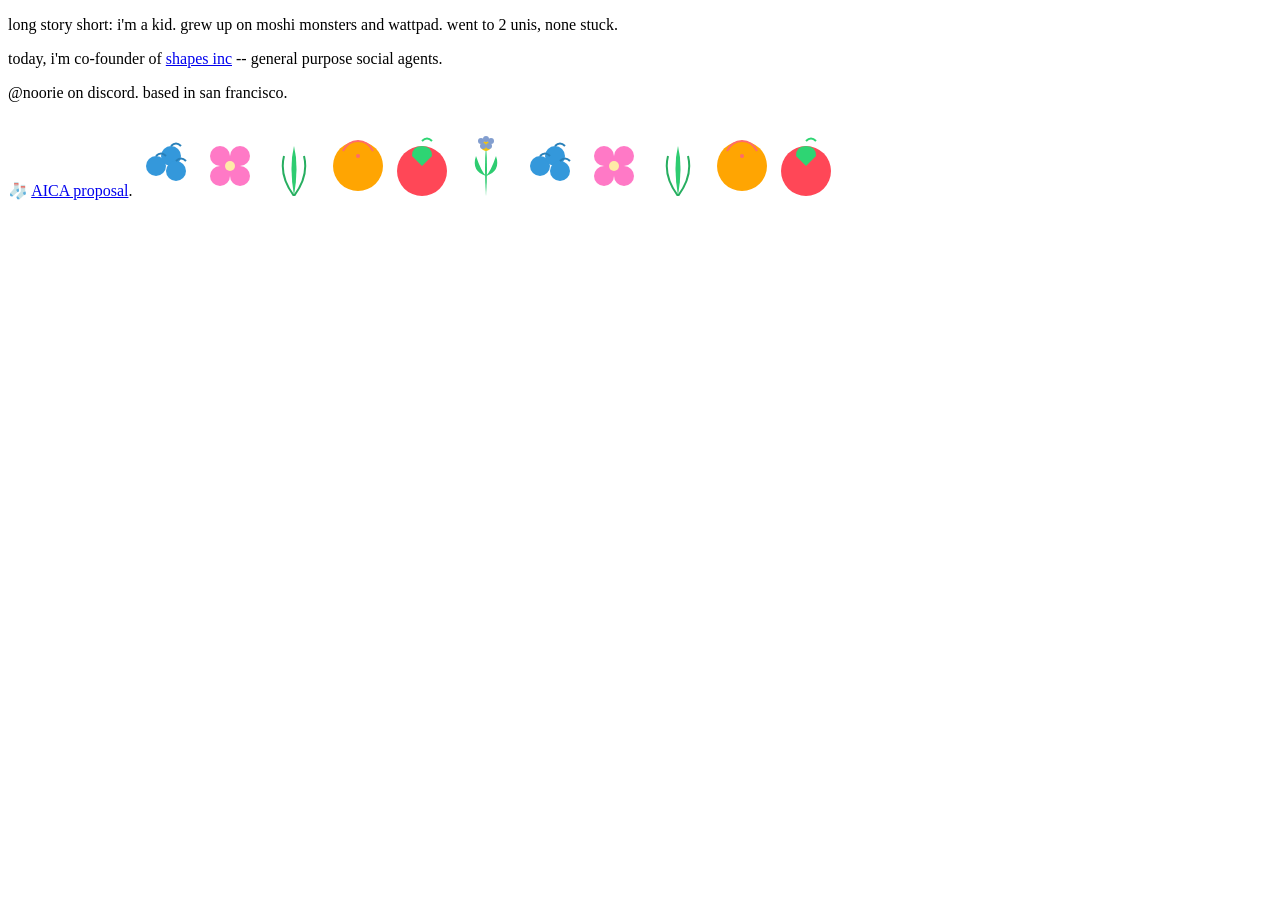
==== index.html @ e804eae7 "push" ====
<!DOCTYPE html>
<html>

<head>

<meta property="og:site_name" content="noorie dhingra">
<meta property="og:title" content="noorie dhingra">
<meta property="og:type" content="website">
<meta property="og:description" content="personal website of noorie <3">
<meta property="og:url" content="https://noorie.me">
<meta name="viewport" content="width=device-width, initial-scale=1.0">
  
<style>
.content {
  margin-left: 10px;
}
  .space {
  padding-left: 5px;
  max-width: 1000px;
  padding-right: 5px;
}
</style>

</head>
<body>
  <p> long story short: i'm a kid. grew up on moshi monsters and wattpad. went to 2 unis, none stuck. <p>
<body>
<p> today, i'm co-founder of <a href="https://shapes.inc"> shapes inc</a>
  -- general purpose social agents.
<br>
<body>
  <p> @noorie on discord. based in san francisco.  <p>
<br>
🧦 <a href="AICA-Proposal878.pdf" download> AICA proposal</a>.

 <!-- Blueberries -->
 <svg class="draggable-svg" width="60" height="60" viewBox="0 0 60 60"  style="left: 25%;">
  <circle cx="20" cy="30" r="10" fill="#3498db"/>
  <circle cx="35" cy="20" r="10" fill="#3498db"/>
  <circle cx="40" cy="35" r="10" fill="#3498db"/>
  <path d="M20,20 Q25,15 30,20 M35,10 Q40,5 45,10 M40,25 Q45,20 50,25" stroke="#2980b9" stroke-width="2" fill="none"/>
</svg>

<!-- Flower -->
<svg class="draggable-svg" width="60" height="60" viewBox="0 0 60 60" style="left: 40%;">
  <circle cx="30" cy="30" r="10" fill="#ff79c6"/>
  <circle cx="20" cy="20" r="10" fill="#ff79c6"/>
  <circle cx="40" cy="20" r="10" fill="#ff79c6"/>
  <circle cx="20" cy="40" r="10" fill="#ff79c6"/>
  <circle cx="40" cy="40" r="10" fill="#ff79c6"/>
  <circle cx="30" cy="30" r="5" fill="#ffeaa7"/>
</svg>

<!-- Plant -->
<svg class="draggable-svg" width="60" height="60" viewBox="0 0 60 60" style="left: 55%;">
  <path d="M30,60 Q25,30 30,10 Q35,30 30,60" fill="#2ecc71"/>
  <path d="M30,60 Q15,40 20,20 M30,60 Q45,40 40,20" stroke="#27ae60" stroke-width="2" fill="none"/>
</svg>


<svg class="draggable-svg" width="60" height="60" viewBox="0 0 60 60"  style="left: 100px;">
<circle cx="30" cy="30" r="25" fill="#ffa502"/>
<path d="M30,5 Q40,5 45,15 M30,5 Q20,5 15,15" stroke="#ff6b6b" stroke-width="2" fill="none"/>
<circle cx="30" cy="20" r="2" fill="#ff6b6b"/>
</svg>

<svg class="draggable-svg" width="60" height="60" viewBox="0 0 60 60"  style="left: 200px;">
<circle cx="30" cy="35" r="25" fill="#ff4757"/>
<path d="M30,10 Q40,10 40,20 L30,30 L20,20 Q20,10 30,10 Z" fill="#2ed573"/>
<path d="M30,5 Q35,0 40,5" stroke="#2ed573" stroke-width="2" fill="none"/>
</svg>

<!-- Plant -->
<svg class="draggable-svg" width="60" height="60" viewBox="0 0 60 60" style="left: 55%;">
<!-- Stem -->
<path d="M30,60 Q28,30 30,10 Q32,30 30,60" fill="#2ecc71"/>
<!-- Left leaf -->
<path d="M30,40 Q15,35 20,20 Q25,35 30,40" fill="#2ecc71"/>
<!-- Right leaf -->
<path d="M30,40 Q45,35 40,20 Q35,35 30,40" fill="#2ecc71"/>
<!-- Flower center -->
<circle cx="30" cy="10" r="5" fill="#f1c40f"/>
<!-- Flower petals -->
<circle cx="30" cy="3" r="3" fill="#829ecf"/>
<circle cx="35" cy="5" r="3" fill="#829ecf"/>
<circle cx="25" cy="5" r="3" fill="#829ecf"/>
<circle cx="33" cy="10" r="3" fill="#829ecf"/>
<circle cx="27" cy="10" r="3" fill="#829ecf"/>
</svg>

<!-- Blueberries -->
<svg class="draggable-svg" width="60" height="60" viewBox="0 0 60 60"  style="left: 25%;">
  <circle cx="20" cy="30" r="10" fill="#3498db"/>
  <circle cx="35" cy="20" r="10" fill="#3498db"/>
  <circle cx="40" cy="35" r="10" fill="#3498db"/>
  <path d="M20,20 Q25,15 30,20 M35,10 Q40,5 45,10 M40,25 Q45,20 50,25" stroke="#2980b9" stroke-width="2" fill="none"/>
</svg>

<!-- Flower -->
<svg class="draggable-svg" width="60" height="60" viewBox="0 0 60 60" style="left: 40%;">
  <circle cx="30" cy="30" r="10" fill="#ff79c6"/>
  <circle cx="20" cy="20" r="10" fill="#ff79c6"/>
  <circle cx="40" cy="20" r="10" fill="#ff79c6"/>
  <circle cx="20" cy="40" r="10" fill="#ff79c6"/>
  <circle cx="40" cy="40" r="10" fill="#ff79c6"/>
  <circle cx="30" cy="30" r="5" fill="#ffeaa7"/>
</svg>

<!-- Plant -->
<svg class="draggable-svg" width="60" height="60" viewBox="0 0 60 60" style="left: 55%;">
  <path d="M30,60 Q25,30 30,10 Q35,30 30,60" fill="#2ecc71"/>
  <path d="M30,60 Q15,40 20,20 M30,60 Q45,40 40,20" stroke="#27ae60" stroke-width="2" fill="none"/>
</svg>


<svg class="draggable-svg" width="60" height="60" viewBox="0 0 60 60"  style="left: 100px;">
<circle cx="30" cy="30" r="25" fill="#ffa502"/>
<path d="M30,5 Q40,5 45,15 M30,5 Q20,5 15,15" stroke="#ff6b6b" stroke-width="2" fill="none"/>
<circle cx="30" cy="20" r="2" fill="#ff6b6b"/>
</svg>

<svg class="draggable-svg" width="60" height="60" viewBox="0 0 60 60"  style="left: 200px;">
<circle cx="30" cy="35" r="25" fill="#ff4757"/>
<path d="M30,10 Q40,10 40,20 L30,30 L20,20 Q20,10 30,10 Z" fill="#2ed573"/>
<path d="M30,5 Q35,0 40,5" stroke="#2ed573" stroke-width="2" fill="none"/>
</svg>




<script>
  document.addEventListener('DOMContentLoaded', (event) => {
      const draggables = document.querySelectorAll('.draggable-svg');

      draggables.forEach(draggable => {
          let isDragging = false;
          let currentX;
          let currentY;
          let initialX;
          let initialY;
          let xOffset = 0;
          let yOffset = 0;

          draggable.addEventListener('mousedown', dragStart);
          draggable.addEventListener('mouseup', dragEnd);
          draggable.addEventListener('mousemove', drag);

          function dragStart(e) {
              initialX = e.clientX - xOffset;
              initialY = e.clientY - yOffset;

              isDragging = true;
          }

          function dragEnd(e) {
              initialX = currentX;
              initialY = currentY;

              isDragging = false;
          }

          function drag(e) {
              if (isDragging) {
                  e.preventDefault();
                  currentX = e.clientX - initialX;
                  currentY = e.clientY - initialY;

                  xOffset = currentX;
                  yOffset = currentY;

                  setTranslate(currentX, currentY, draggable);
              }
          }

          function setTranslate(xPos, yPos, el) {
              el.style.transform = `translate3d(${xPos}px, ${yPos}px, 0)`;
          }
      });
  });
</script>
</body>
</html>
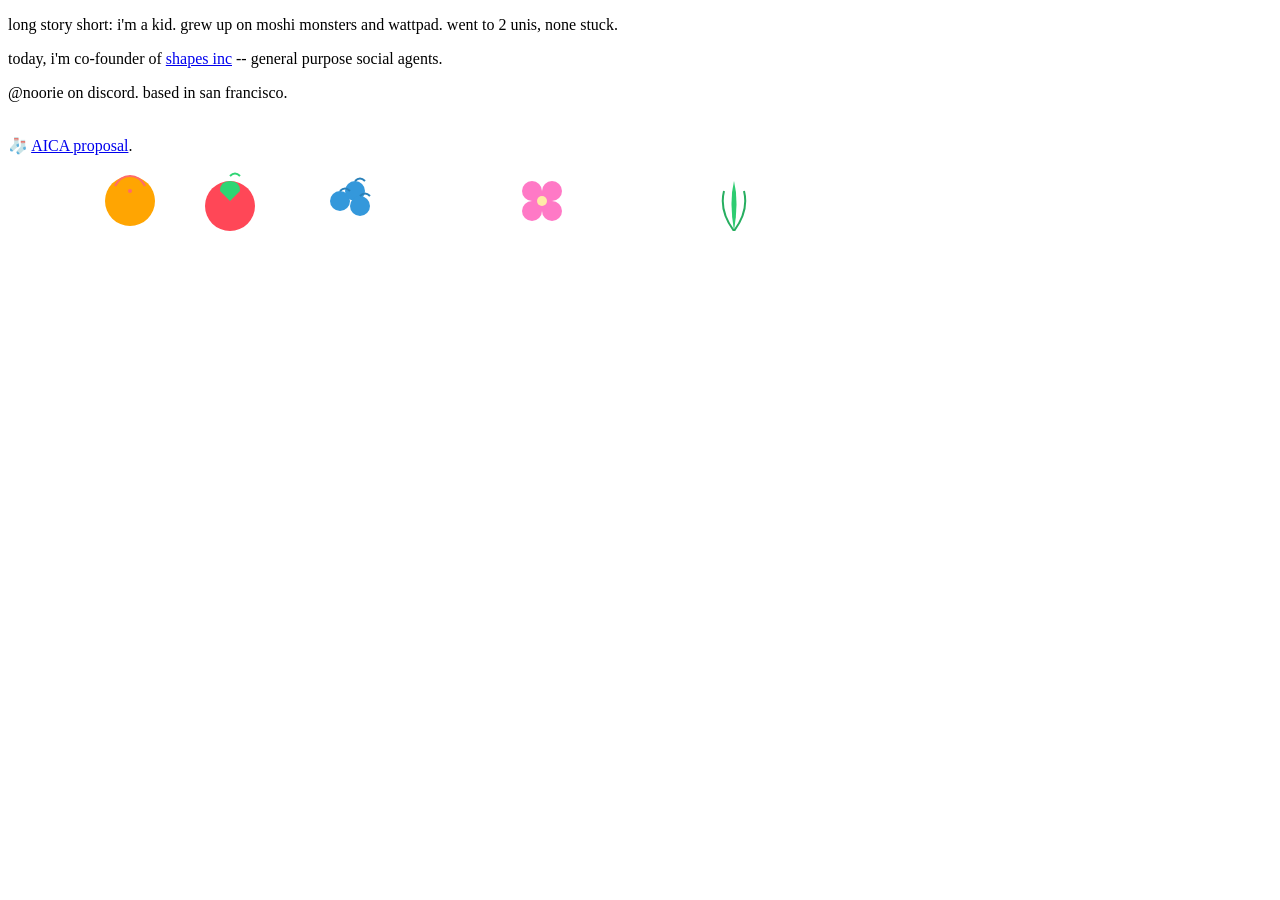
==== commit ffbd73ea: "newfix" ====
--- a/index.html
+++ b/index.html
@@ -1,182 +1,122 @@
 <!DOCTYPE html>
 <html>
+<head>
+    <meta property="og:site_name" content="noorie dhingra">
+    <meta property="og:title" content="noorie dhingra">
+    <meta property="og:type" content="website">
+    <meta property="og:description" content="personal website of noorie <3">
+    <meta property="og:url" content="https://noorie.me">
+    <meta name="viewport" content="width=device-width, initial-scale=1.0">
+    <style>
+        .content {
+            margin-left: 10px;
+        }
 
-<head>
+        .space {
+            padding-left: 5px;
+            max-width: 1000px;
+            padding-right: 5px;
+        }
 
-<meta property="og:site_name" content="noorie dhingra">
-<meta property="og:title" content="noorie dhingra">
-<meta property="og:type" content="website">
-<meta property="og:description" content="personal website of noorie <3">
-<meta property="og:url" content="https://noorie.me">
-<meta name="viewport" content="width=device-width, initial-scale=1.0">
-  
-<style>
-.content {
-  margin-left: 10px;
-}
-  .space {
-  padding-left: 5px;
-  max-width: 1000px;
-  padding-right: 5px;
-}
-</style>
-
+        .draggable-svg {
+            position: absolute;
+            cursor: move;
+        }
+    </style>
 </head>
 <body>
-  <p> long story short: i'm a kid. grew up on moshi monsters and wattpad. went to 2 unis, none stuck. <p>
-<body>
-<p> today, i'm co-founder of <a href="https://shapes.inc"> shapes inc</a>
-  -- general purpose social agents.
-<br>
-<body>
-  <p> @noorie on discord. based in san francisco.  <p>
-<br>
-🧦 <a href="AICA-Proposal878.pdf" download> AICA proposal</a>.
+    <p> long story short: i'm a kid. grew up on moshi monsters and wattpad. went to 2 unis, none stuck. </p>
+    <p> today, i'm co-founder of <a href="https://shapes.inc"> shapes inc</a> -- general purpose social agents. </p>
+    <p> @noorie on discord. based in san francisco. </p>
+    <br> 🧦 <a href="AICA-Proposal878.pdf" download> AICA proposal</a>. </p>
 
- <!-- Blueberries -->
- <svg class="draggable-svg" width="60" height="60" viewBox="0 0 60 60"  style="left: 25%;">
-  <circle cx="20" cy="30" r="10" fill="#3498db"/>
-  <circle cx="35" cy="20" r="10" fill="#3498db"/>
-  <circle cx="40" cy="35" r="10" fill="#3498db"/>
-  <path d="M20,20 Q25,15 30,20 M35,10 Q40,5 45,10 M40,25 Q45,20 50,25" stroke="#2980b9" stroke-width="2" fill="none"/>
-</svg>
+    <!-- Blueberries -->
+    <svg class="draggable-svg" width="60" height="60" viewBox="0 0 60 60" style="left: 25%;">
+        <circle cx="20" cy="30" r="10" fill="#3498db"/>
+        <circle cx="35" cy="20" r="10" fill="#3498db"/>
+        <circle cx="40" cy="35" r="10" fill="#3498db"/>
+        <path d="M20,20 Q25,15 30,20 M35,10 Q40,5 45,10 M40,25 Q45,20 50,25" stroke="#2980b9" stroke-width="2" fill="none"/>
+    </svg>
 
-<!-- Flower -->
-<svg class="draggable-svg" width="60" height="60" viewBox="0 0 60 60" style="left: 40%;">
-  <circle cx="30" cy="30" r="10" fill="#ff79c6"/>
-  <circle cx="20" cy="20" r="10" fill="#ff79c6"/>
-  <circle cx="40" cy="20" r="10" fill="#ff79c6"/>
-  <circle cx="20" cy="40" r="10" fill="#ff79c6"/>
-  <circle cx="40" cy="40" r="10" fill="#ff79c6"/>
-  <circle cx="30" cy="30" r="5" fill="#ffeaa7"/>
-</svg>
+    <!-- Flower -->
+    <svg class="draggable-svg" width="60" height="60" viewBox="0 0 60 60" style="left: 40%;">
+        <circle cx="30" cy="30" r="10" fill="#ff79c6"/>
+        <circle cx="20" cy="20" r="10" fill="#ff79c6"/>
+        <circle cx="40" cy="20" r="10" fill="#ff79c6"/>
+        <circle cx="20" cy="40" r="10" fill="#ff79c6"/>
+        <circle cx="40" cy="40" r="10" fill="#ff79c6"/>
+        <circle cx="30" cy="30" r="5" fill="#ffeaa7"/>
+    </svg>
 
-<!-- Plant -->
-<svg class="draggable-svg" width="60" height="60" viewBox="0 0 60 60" style="left: 55%;">
-  <path d="M30,60 Q25,30 30,10 Q35,30 30,60" fill="#2ecc71"/>
-  <path d="M30,60 Q15,40 20,20 M30,60 Q45,40 40,20" stroke="#27ae60" stroke-width="2" fill="none"/>
-</svg>
+    <!-- Plant -->
+    <svg class="draggable-svg" width="60" height="60" viewBox="0 0 60 60" style="left: 55%;">
+        <path d="M30,60 Q25,30 30,10 Q35,30 30,60" fill="#2ecc71"/>
+        <path d="M30,60 Q15,40 20,20 M30,60 Q45,40 40,20" stroke="#27ae60" stroke-width="2" fill="none"/>
+    </svg>
 
+    <!-- Orange -->
+    <svg class="draggable-svg" width="60" height="60" viewBox="0 0 60 60" style="left: 100px;">
+        <circle cx="30" cy="30" r="25" fill="#ffa502"/>
+        <path d="M30,5 Q40,5 45,15 M30,5 Q20,5 15,15" stroke="#ff6b6b" stroke-width="2" fill="none"/>
+        <circle cx="30" cy="20" r="2" fill="#ff6b6b"/>
+    </svg>
 
-<svg class="draggable-svg" width="60" height="60" viewBox="0 0 60 60"  style="left: 100px;">
-<circle cx="30" cy="30" r="25" fill="#ffa502"/>
-<path d="M30,5 Q40,5 45,15 M30,5 Q20,5 15,15" stroke="#ff6b6b" stroke-width="2" fill="none"/>
-<circle cx="30" cy="20" r="2" fill="#ff6b6b"/>
-</svg>
+    <!-- Apple -->
+    <svg class="draggable-svg" width="60" height="60" viewBox="0 0 60 60" style="left: 200px;">
+        <circle cx="30" cy="35" r="25" fill="#ff4757"/>
+        <path d="M30,10 Q40,10 40,20 L30,30 L20,20 Q20,10 30,10 Z" fill="#2ed573"/>
+        <path d="M30,5 Q35,0 40,5" stroke="#2ed573" stroke-width="2" fill="none"/>
+    </svg>
 
-<svg class="draggable-svg" width="60" height="60" viewBox="0 0 60 60"  style="left: 200px;">
-<circle cx="30" cy="35" r="25" fill="#ff4757"/>
-<path d="M30,10 Q40,10 40,20 L30,30 L20,20 Q20,10 30,10 Z" fill="#2ed573"/>
-<path d="M30,5 Q35,0 40,5" stroke="#2ed573" stroke-width="2" fill="none"/>
-</svg>
+    <!-- JavaScript for Dragging -->
+    <script>
+        document.addEventListener('DOMContentLoaded', (event) => {
+            const draggables = document.querySelectorAll('.draggable-svg');
 
-<!-- Plant -->
-<svg class="draggable-svg" width="60" height="60" viewBox="0 0 60 60" style="left: 55%;">
-<!-- Stem -->
-<path d="M30,60 Q28,30 30,10 Q32,30 30,60" fill="#2ecc71"/>
-<!-- Left leaf -->
-<path d="M30,40 Q15,35 20,20 Q25,35 30,40" fill="#2ecc71"/>
-<!-- Right leaf -->
-<path d="M30,40 Q45,35 40,20 Q35,35 30,40" fill="#2ecc71"/>
-<!-- Flower center -->
-<circle cx="30" cy="10" r="5" fill="#f1c40f"/>
-<!-- Flower petals -->
-<circle cx="30" cy="3" r="3" fill="#829ecf"/>
-<circle cx="35" cy="5" r="3" fill="#829ecf"/>
-<circle cx="25" cy="5" r="3" fill="#829ecf"/>
-<circle cx="33" cy="10" r="3" fill="#829ecf"/>
-<circle cx="27" cy="10" r="3" fill="#829ecf"/>
-</svg>
+            draggables.forEach(draggable => {
+                let isDragging = false;
+                let currentX, currentY, initialX, initialY;
+                let xOffset = 0, yOffset = 0;
 
-<!-- Blueberries -->
-<svg class="draggable-svg" width="60" height="60" viewBox="0 0 60 60"  style="left: 25%;">
-  <circle cx="20" cy="30" r="10" fill="#3498db"/>
-  <circle cx="35" cy="20" r="10" fill="#3498db"/>
-  <circle cx="40" cy="35" r="10" fill="#3498db"/>
-  <path d="M20,20 Q25,15 30,20 M35,10 Q40,5 45,10 M40,25 Q45,20 50,25" stroke="#2980b9" stroke-width="2" fill="none"/>
-</svg>
+                draggable.addEventListener('mousedown', dragStart);
+                draggable.addEventListener('mouseup', dragEnd);
+                draggable.addEventListener('mousemove', drag);
 
-<!-- Flower -->
-<svg class="draggable-svg" width="60" height="60" viewBox="0 0 60 60" style="left: 40%;">
-  <circle cx="30" cy="30" r="10" fill="#ff79c6"/>
-  <circle cx="20" cy="20" r="10" fill="#ff79c6"/>
-  <circle cx="40" cy="20" r="10" fill="#ff79c6"/>
-  <circle cx="20" cy="40" r="10" fill="#ff79c6"/>
-  <circle cx="40" cy="40" r="10" fill="#ff79c6"/>
-  <circle cx="30" cy="30" r="5" fill="#ffeaa7"/>
-</svg>
+                function dragStart(e) {
+                    initialX = e.clientX - xOffset;
+                    initialY = e.clientY - yOffset;
 
-<!-- Plant -->
-<svg class="draggable-svg" width="60" height="60" viewBox="0 0 60 60" style="left: 55%;">
-  <path d="M30,60 Q25,30 30,10 Q35,30 30,60" fill="#2ecc71"/>
-  <path d="M30,60 Q15,40 20,20 M30,60 Q45,40 40,20" stroke="#27ae60" stroke-width="2" fill="none"/>
-</svg>
+                    if (e.target === draggable) {
+                        isDragging = true;
+                    }
+                }
 
+                function dragEnd(e) {
+                    initialX = currentX;
+                    initialY = currentY;
 
-<svg class="draggable-svg" width="60" height="60" viewBox="0 0 60 60"  style="left: 100px;">
-<circle cx="30" cy="30" r="25" fill="#ffa502"/>
-<path d="M30,5 Q40,5 45,15 M30,5 Q20,5 15,15" stroke="#ff6b6b" stroke-width="2" fill="none"/>
-<circle cx="30" cy="20" r="2" fill="#ff6b6b"/>
-</svg>
+                    isDragging = false;
+                }
 
-<svg class="draggable-svg" width="60" height="60" viewBox="0 0 60 60"  style="left: 200px;">
-<circle cx="30" cy="35" r="25" fill="#ff4757"/>
-<path d="M30,10 Q40,10 40,20 L30,30 L20,20 Q20,10 30,10 Z" fill="#2ed573"/>
-<path d="M30,5 Q35,0 40,5" stroke="#2ed573" stroke-width="2" fill="none"/>
-</svg>
+                function drag(e) {
+                    if (isDragging) {
+                        e.preventDefault();
 
+                        currentX = e.clientX - initialX;
+                        currentY = e.clientY - initialY;
 
+                        xOffset = currentX;
+                        yOffset = currentY;
 
+                        setTranslate(currentX, currentY, draggable);
+                    }
+                }
 
-<script>
-  document.addEventListener('DOMContentLoaded', (event) => {
-      const draggables = document.querySelectorAll('.draggable-svg');
-
-      draggables.forEach(draggable => {
-          let isDragging = false;
-          let currentX;
-          let currentY;
-          let initialX;
-          let initialY;
-          let xOffset = 0;
-          let yOffset = 0;
-
-          draggable.addEventListener('mousedown', dragStart);
-          draggable.addEventListener('mouseup', dragEnd);
-          draggable.addEventListener('mousemove', drag);
-
-          function dragStart(e) {
-              initialX = e.clientX - xOffset;
-              initialY = e.clientY - yOffset;
-
-              isDragging = true;
-          }
-
-          function dragEnd(e) {
-              initialX = currentX;
-              initialY = currentY;
-
-              isDragging = false;
-          }
-
-          function drag(e) {
-              if (isDragging) {
-                  e.preventDefault();
-                  currentX = e.clientX - initialX;
-                  currentY = e.clientY - initialY;
-
-                  xOffset = currentX;
-                  yOffset = currentY;
-
-                  setTranslate(currentX, currentY, draggable);
-              }
-          }
-
-          function setTranslate(xPos, yPos, el) {
-              el.style.transform = `translate3d(${xPos}px, ${yPos}px, 0)`;
-          }
-      });
-  });
-</script>
+                function setTranslate(xPos, yPos, el) {
+                    el.style.transform = `translate3d(${xPos}px, ${yPos}px, 0)`;
+                }
+            });
+        });
+    </script>
 </body>
 </html>
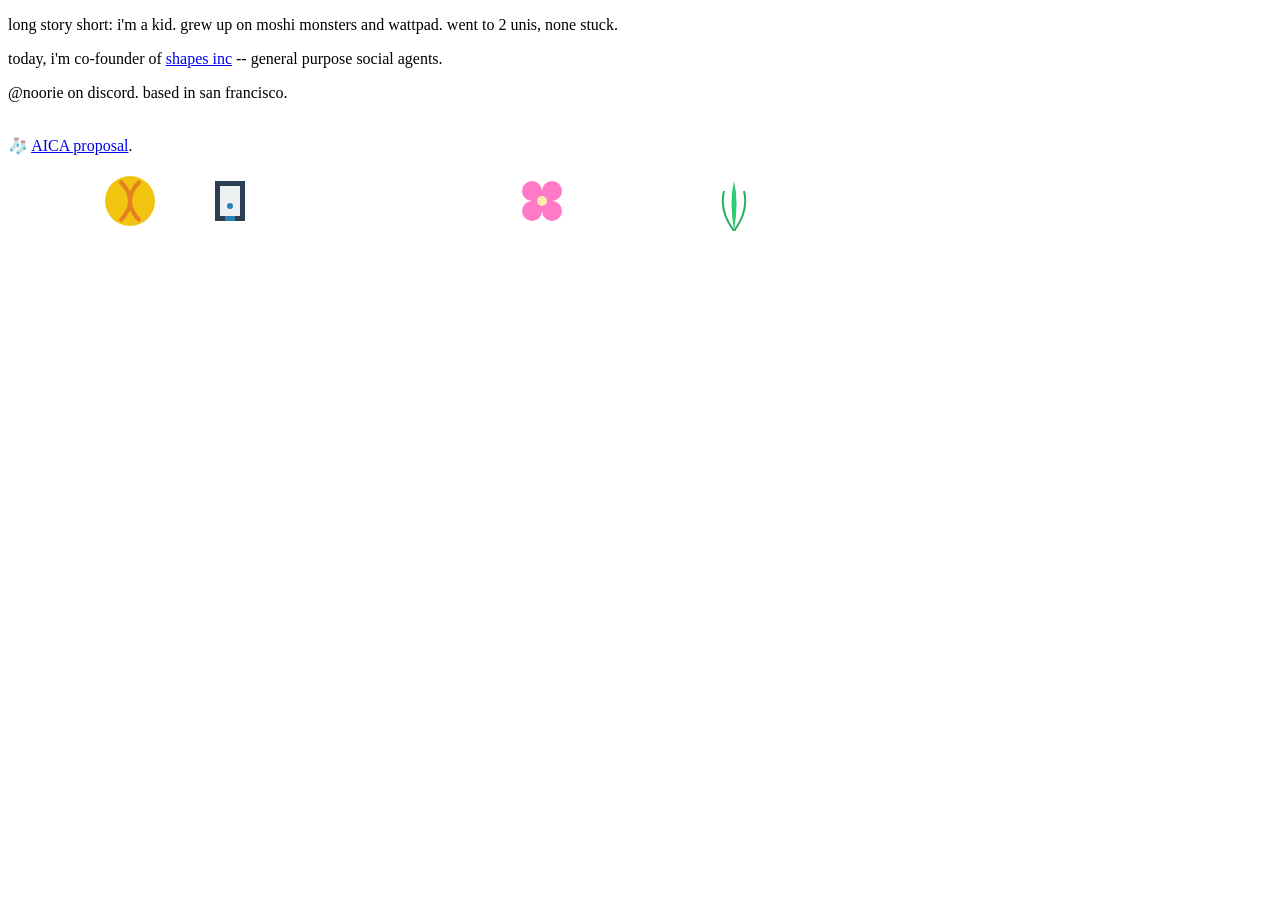
==== commit 12df0301: "newone" ====
--- a/index.html
+++ b/index.html
@@ -30,14 +30,6 @@
     <p> @noorie on discord. based in san francisco. </p>
     <br> 🧦 <a href="AICA-Proposal878.pdf" download> AICA proposal</a>. </p>
 
-    <!-- Blueberries -->
-    <svg class="draggable-svg" width="60" height="60" viewBox="0 0 60 60" style="left: 25%;">
-        <circle cx="20" cy="30" r="10" fill="#3498db"/>
-        <circle cx="35" cy="20" r="10" fill="#3498db"/>
-        <circle cx="40" cy="35" r="10" fill="#3498db"/>
-        <path d="M20,20 Q25,15 30,20 M35,10 Q40,5 45,10 M40,25 Q45,20 50,25" stroke="#2980b9" stroke-width="2" fill="none"/>
-    </svg>
-
     <!-- Flower -->
     <svg class="draggable-svg" width="60" height="60" viewBox="0 0 60 60" style="left: 40%;">
         <circle cx="30" cy="30" r="10" fill="#ff79c6"/>
@@ -54,18 +46,19 @@
         <path d="M30,60 Q15,40 20,20 M30,60 Q45,40 40,20" stroke="#27ae60" stroke-width="2" fill="none"/>
     </svg>
 
-    <!-- Orange -->
+    <!-- Tennis Ball -->
     <svg class="draggable-svg" width="60" height="60" viewBox="0 0 60 60" style="left: 100px;">
-        <circle cx="30" cy="30" r="25" fill="#ffa502"/>
-        <path d="M30,5 Q40,5 45,15 M30,5 Q20,5 15,15" stroke="#ff6b6b" stroke-width="2" fill="none"/>
-        <circle cx="30" cy="20" r="2" fill="#ff6b6b"/>
+        <circle cx="30" cy="30" r="25" fill="#f1c40f"/>
+        <path d="M20,10 Q40,30 20,50" stroke="#e67e22" stroke-width="4" fill="none"/>
+        <path d="M40,10 Q20,30 40,50" stroke="#e67e22" stroke-width="4" fill="none"/>
     </svg>
 
-    <!-- Apple -->
+    <!-- PlayStation Console -->
     <svg class="draggable-svg" width="60" height="60" viewBox="0 0 60 60" style="left: 200px;">
-        <circle cx="30" cy="35" r="25" fill="#ff4757"/>
-        <path d="M30,10 Q40,10 40,20 L30,30 L20,20 Q20,10 30,10 Z" fill="#2ed573"/>
-        <path d="M30,5 Q35,0 40,5" stroke="#2ed573" stroke-width="2" fill="none"/>
+        <rect x="15" y="10" width="30" height="40" fill="#2c3e50"/>
+        <rect x="20" y="15" width="20" height="30" fill="#ecf0f1"/>
+        <circle cx="30" cy="35" r="3" fill="#2980b9"/>
+        <rect x="25" y="45" width="10" height="5" fill="#2980b9"/>
     </svg>
 
     <!-- JavaScript for Dragging -->
@@ -81,6 +74,7 @@
                 draggable.addEventListener('mousedown', dragStart);
                 draggable.addEventListener('mouseup', dragEnd);
                 draggable.addEventListener('mousemove', drag);
+                draggable.addEventListener('mouseleave', dragEnd);
 
                 function dragStart(e) {
                     initialX = e.clientX - xOffset;
@@ -114,9 +108,4 @@
 
                 function setTranslate(xPos, yPos, el) {
                     el.style.transform = `translate3d(${xPos}px, ${yPos}px, 0)`;
-                }
-            });
-        });
-    </script>
-</body>
-</html>+                }
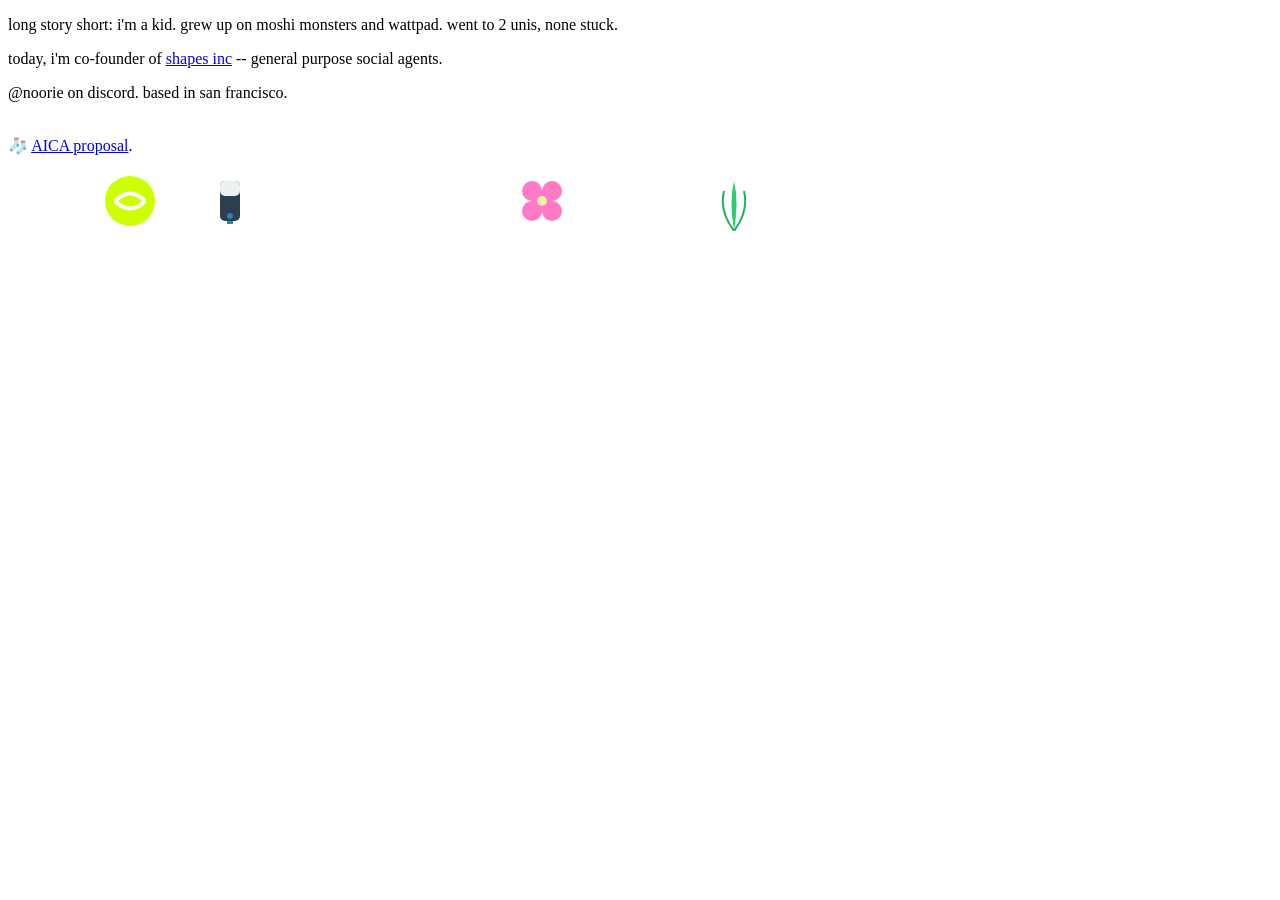
==== commit 165e23d1: "newneq" ====
--- a/index.html
+++ b/index.html
@@ -48,17 +48,16 @@
 
     <!-- Tennis Ball -->
     <svg class="draggable-svg" width="60" height="60" viewBox="0 0 60 60" style="left: 100px;">
-        <circle cx="30" cy="30" r="25" fill="#f1c40f"/>
-        <path d="M20,10 Q40,30 20,50" stroke="#e67e22" stroke-width="4" fill="none"/>
-        <path d="M40,10 Q20,30 40,50" stroke="#e67e22" stroke-width="4" fill="none"/>
+        <circle cx="30" cy="30" r="25" fill="#ccff00"/>
+        <path d="M15,30 Q30,15 45,30 M15,30 Q30,45 45,30" stroke="#fff" stroke-width="4" fill="none"/>
     </svg>
 
-    <!-- PlayStation Console -->
+    <!-- PS5 Controller -->
     <svg class="draggable-svg" width="60" height="60" viewBox="0 0 60 60" style="left: 200px;">
-        <rect x="15" y="10" width="30" height="40" fill="#2c3e50"/>
-        <rect x="20" y="15" width="20" height="30" fill="#ecf0f1"/>
-        <circle cx="30" cy="35" r="3" fill="#2980b9"/>
-        <rect x="25" y="45" width="10" height="5" fill="#2980b9"/>
+        <rect x="20" y="10" width="20" height="40" fill="#2c3e50" rx="5" ry="5"/>
+        <rect x="20" y="10" width="20" height="15" fill="#ecf0f1" rx="5" ry="5"/>
+        <circle cx="30" cy="45" r="3" fill="#2980b9"/>
+        <rect x="27" y="50" width="6" height="3" fill="#2980b9"/>
     </svg>
 
     <!-- JavaScript for Dragging -->
@@ -108,4 +107,9 @@
 
                 function setTranslate(xPos, yPos, el) {
                     el.style.transform = `translate3d(${xPos}px, ${yPos}px, 0)`;
-                }+                }
+            });
+        });
+    </script>
+</body>
+</html>
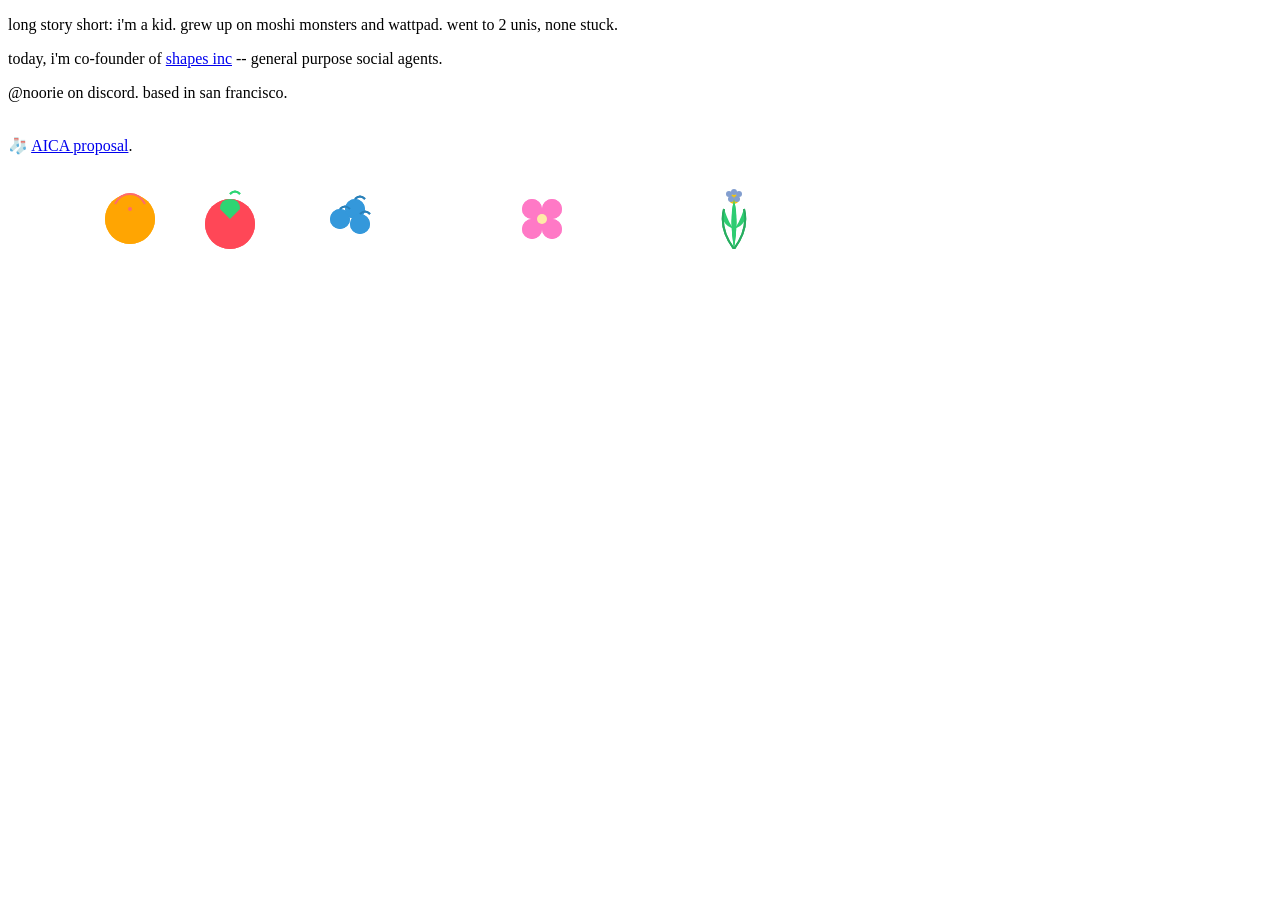
==== commit 62c7f0f5: "insta" ====
--- a/index.html
+++ b/index.html
@@ -30,86 +30,150 @@
     <p> @noorie on discord. based in san francisco. </p>
     <br> 🧦 <a href="AICA-Proposal878.pdf" download> AICA proposal</a>. </p>
 
-    <!-- Flower -->
-    <svg class="draggable-svg" width="60" height="60" viewBox="0 0 60 60" style="left: 40%;">
-        <circle cx="30" cy="30" r="10" fill="#ff79c6"/>
-        <circle cx="20" cy="20" r="10" fill="#ff79c6"/>
-        <circle cx="40" cy="20" r="10" fill="#ff79c6"/>
-        <circle cx="20" cy="40" r="10" fill="#ff79c6"/>
-        <circle cx="40" cy="40" r="10" fill="#ff79c6"/>
-        <circle cx="30" cy="30" r="5" fill="#ffeaa7"/>
-    </svg>
+  <br>  <!-- Blueberries -->
+  <svg class="draggable-svg" width="60" height="60" viewBox="0 0 60 60"  style="left: 25%;">
+      <circle cx="20" cy="30" r="10" fill="#3498db"/>
+      <circle cx="35" cy="20" r="10" fill="#3498db"/>
+      <circle cx="40" cy="35" r="10" fill="#3498db"/>
+      <path d="M20,20 Q25,15 30,20 M35,10 Q40,5 45,10 M40,25 Q45,20 50,25" stroke="#2980b9" stroke-width="2" fill="none"/>
+  </svg>
 
-    <!-- Plant -->
-    <svg class="draggable-svg" width="60" height="60" viewBox="0 0 60 60" style="left: 55%;">
-        <path d="M30,60 Q25,30 30,10 Q35,30 30,60" fill="#2ecc71"/>
-        <path d="M30,60 Q15,40 20,20 M30,60 Q45,40 40,20" stroke="#27ae60" stroke-width="2" fill="none"/>
-    </svg>
+  <!-- Flower -->
+  <svg class="draggable-svg" width="60" height="60" viewBox="0 0 60 60" style="left: 40%;">
+      <circle cx="30" cy="30" r="10" fill="#ff79c6"/>
+      <circle cx="20" cy="20" r="10" fill="#ff79c6"/>
+      <circle cx="40" cy="20" r="10" fill="#ff79c6"/>
+      <circle cx="20" cy="40" r="10" fill="#ff79c6"/>
+      <circle cx="40" cy="40" r="10" fill="#ff79c6"/>
+      <circle cx="30" cy="30" r="5" fill="#ffeaa7"/>
+  </svg>
 
-    <!-- Tennis Ball -->
-    <svg class="draggable-svg" width="60" height="60" viewBox="0 0 60 60" style="left: 100px;">
-        <circle cx="30" cy="30" r="25" fill="#ccff00"/>
-        <path d="M15,30 Q30,15 45,30 M15,30 Q30,45 45,30" stroke="#fff" stroke-width="4" fill="none"/>
-    </svg>
+  <!-- Plant -->
+  <svg class="draggable-svg" width="60" height="60" viewBox="0 0 60 60" style="left: 55%;">
+      <path d="M30,60 Q25,30 30,10 Q35,30 30,60" fill="#2ecc71"/>
+      <path d="M30,60 Q15,40 20,20 M30,60 Q45,40 40,20" stroke="#27ae60" stroke-width="2" fill="none"/>
+  </svg>
 
-    <!-- PS5 Controller -->
-    <svg class="draggable-svg" width="60" height="60" viewBox="0 0 60 60" style="left: 200px;">
-        <rect x="20" y="10" width="20" height="40" fill="#2c3e50" rx="5" ry="5"/>
-        <rect x="20" y="10" width="20" height="15" fill="#ecf0f1" rx="5" ry="5"/>
-        <circle cx="30" cy="45" r="3" fill="#2980b9"/>
-        <rect x="27" y="50" width="6" height="3" fill="#2980b9"/>
-    </svg>
 
-    <!-- JavaScript for Dragging -->
-    <script>
-        document.addEventListener('DOMContentLoaded', (event) => {
-            const draggables = document.querySelectorAll('.draggable-svg');
+<svg class="draggable-svg" width="60" height="60" viewBox="0 0 60 60"  style="left: 100px;">
+    <circle cx="30" cy="30" r="25" fill="#ffa502"/>
+    <path d="M30,5 Q40,5 45,15 M30,5 Q20,5 15,15" stroke="#ff6b6b" stroke-width="2" fill="none"/>
+    <circle cx="30" cy="20" r="2" fill="#ff6b6b"/>
+</svg>
 
-            draggables.forEach(draggable => {
-                let isDragging = false;
-                let currentX, currentY, initialX, initialY;
-                let xOffset = 0, yOffset = 0;
+<svg class="draggable-svg" width="60" height="60" viewBox="0 0 60 60"  style="left: 200px;">
+    <circle cx="30" cy="35" r="25" fill="#ff4757"/>
+    <path d="M30,10 Q40,10 40,20 L30,30 L20,20 Q20,10 30,10 Z" fill="#2ed573"/>
+    <path d="M30,5 Q35,0 40,5" stroke="#2ed573" stroke-width="2" fill="none"/>
+</svg>
 
-                draggable.addEventListener('mousedown', dragStart);
-                draggable.addEventListener('mouseup', dragEnd);
-                draggable.addEventListener('mousemove', drag);
-                draggable.addEventListener('mouseleave', dragEnd);
+<!-- Plant -->
+<svg class="draggable-svg" width="60" height="60" viewBox="0 0 60 60" style="left: 55%;">
+    <!-- Stem -->
+    <path d="M30,60 Q28,30 30,10 Q32,30 30,60" fill="#2ecc71"/>
+    <!-- Left leaf -->
+    <path d="M30,40 Q15,35 20,20 Q25,35 30,40" fill="#2ecc71"/>
+    <!-- Right leaf -->
+    <path d="M30,40 Q45,35 40,20 Q35,35 30,40" fill="#2ecc71"/>
+    <!-- Flower center -->
+    <circle cx="30" cy="10" r="5" fill="#f1c40f"/>
+    <!-- Flower petals -->
+    <circle cx="30" cy="3" r="3" fill="#829ecf"/>
+    <circle cx="35" cy="5" r="3" fill="#829ecf"/>
+    <circle cx="25" cy="5" r="3" fill="#829ecf"/>
+    <circle cx="33" cy="10" r="3" fill="#829ecf"/>
+    <circle cx="27" cy="10" r="3" fill="#829ecf"/>
+</svg>
 
-                function dragStart(e) {
-                    initialX = e.clientX - xOffset;
-                    initialY = e.clientY - yOffset;
+  <!-- Blueberries -->
+  <svg class="draggable-svg" width="60" height="60" viewBox="0 0 60 60"  style="left: 25%;">
+      <circle cx="20" cy="30" r="10" fill="#3498db"/>
+      <circle cx="35" cy="20" r="10" fill="#3498db"/>
+      <circle cx="40" cy="35" r="10" fill="#3498db"/>
+      <path d="M20,20 Q25,15 30,20 M35,10 Q40,5 45,10 M40,25 Q45,20 50,25" stroke="#2980b9" stroke-width="2" fill="none"/>
+  </svg>
 
-                    if (e.target === draggable) {
-                        isDragging = true;
-                    }
-                }
+  <!-- Flower -->
+  <svg class="draggable-svg" width="60" height="60" viewBox="0 0 60 60" style="left: 40%;">
+      <circle cx="30" cy="30" r="10" fill="#ff79c6"/>
+      <circle cx="20" cy="20" r="10" fill="#ff79c6"/>
+      <circle cx="40" cy="20" r="10" fill="#ff79c6"/>
+      <circle cx="20" cy="40" r="10" fill="#ff79c6"/>
+      <circle cx="40" cy="40" r="10" fill="#ff79c6"/>
+      <circle cx="30" cy="30" r="5" fill="#ffeaa7"/>
+  </svg>
 
-                function dragEnd(e) {
-                    initialX = currentX;
-                    initialY = currentY;
+  <!-- Plant -->
+  <svg class="draggable-svg" width="60" height="60" viewBox="0 0 60 60" style="left: 55%;">
+      <path d="M30,60 Q25,30 30,10 Q35,30 30,60" fill="#2ecc71"/>
+      <path d="M30,60 Q15,40 20,20 M30,60 Q45,40 40,20" stroke="#27ae60" stroke-width="2" fill="none"/>
+  </svg>
 
-                    isDragging = false;
-                }
 
-                function drag(e) {
-                    if (isDragging) {
-                        e.preventDefault();
+<svg class="draggable-svg" width="60" height="60" viewBox="0 0 60 60"  style="left: 100px;">
+    <circle cx="30" cy="30" r="25" fill="#ffa502"/>
+    <path d="M30,5 Q40,5 45,15 M30,5 Q20,5 15,15" stroke="#ff6b6b" stroke-width="2" fill="none"/>
+    <circle cx="30" cy="20" r="2" fill="#ff6b6b"/>
+</svg>
 
-                        currentX = e.clientX - initialX;
-                        currentY = e.clientY - initialY;
+<svg class="draggable-svg" width="60" height="60" viewBox="0 0 60 60"  style="left: 200px;">
+    <circle cx="30" cy="35" r="25" fill="#ff4757"/>
+    <path d="M30,10 Q40,10 40,20 L30,30 L20,20 Q20,10 30,10 Z" fill="#2ed573"/>
+    <path d="M30,5 Q35,0 40,5" stroke="#2ed573" stroke-width="2" fill="none"/>
+</svg>
 
-                        xOffset = currentX;
-                        yOffset = currentY;
 
-                        setTranslate(currentX, currentY, draggable);
-                    }
-                }
 
-                function setTranslate(xPos, yPos, el) {
-                    el.style.transform = `translate3d(${xPos}px, ${yPos}px, 0)`;
-                }
-            });
-        });
-    </script>
+
+  <script>
+      document.addEventListener('DOMContentLoaded', (event) => {
+          const draggables = document.querySelectorAll('.draggable-svg');
+
+          draggables.forEach(draggable => {
+              let isDragging = false;
+              let currentX;
+              let currentY;
+              let initialX;
+              let initialY;
+              let xOffset = 0;
+              let yOffset = 0;
+
+              draggable.addEventListener('mousedown', dragStart);
+              draggable.addEventListener('mouseup', dragEnd);
+              draggable.addEventListener('mousemove', drag);
+
+              function dragStart(e) {
+                  initialX = e.clientX - xOffset;
+                  initialY = e.clientY - yOffset;
+
+                  isDragging = true;
+              }
+
+              function dragEnd(e) {
+                  initialX = currentX;
+                  initialY = currentY;
+
+                  isDragging = false;
+              }
+
+              function drag(e) {
+                  if (isDragging) {
+                      e.preventDefault();
+                      currentX = e.clientX - initialX;
+                      currentY = e.clientY - initialY;
+
+                      xOffset = currentX;
+                      yOffset = currentY;
+
+                      setTranslate(currentX, currentY, draggable);
+                  }
+              }
+
+              function setTranslate(xPos, yPos, el) {
+                  el.style.transform = `translate3d(${xPos}px, ${yPos}px, 0)`;
+              }
+          });
+      });
+  </script>
 </body>
 </html>
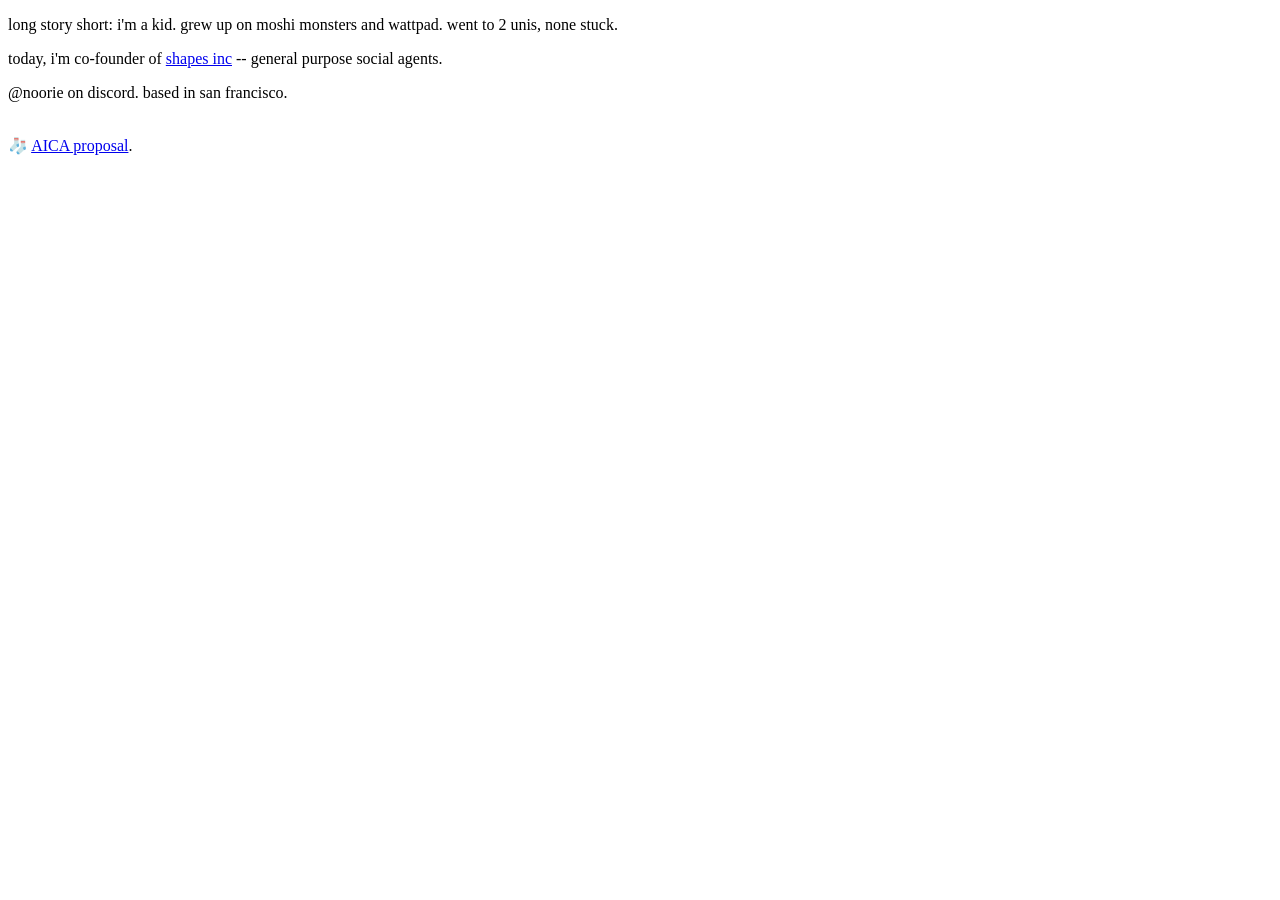
==== commit 7bf12b24: "old" ====
--- a/index.html
+++ b/index.html
@@ -30,150 +30,5 @@
     <p> @noorie on discord. based in san francisco. </p>
     <br> 🧦 <a href="AICA-Proposal878.pdf" download> AICA proposal</a>. </p>
 
-  <br>  <!-- Blueberries -->
-  <svg class="draggable-svg" width="60" height="60" viewBox="0 0 60 60"  style="left: 25%;">
-      <circle cx="20" cy="30" r="10" fill="#3498db"/>
-      <circle cx="35" cy="20" r="10" fill="#3498db"/>
-      <circle cx="40" cy="35" r="10" fill="#3498db"/>
-      <path d="M20,20 Q25,15 30,20 M35,10 Q40,5 45,10 M40,25 Q45,20 50,25" stroke="#2980b9" stroke-width="2" fill="none"/>
-  </svg>
-
-  <!-- Flower -->
-  <svg class="draggable-svg" width="60" height="60" viewBox="0 0 60 60" style="left: 40%;">
-      <circle cx="30" cy="30" r="10" fill="#ff79c6"/>
-      <circle cx="20" cy="20" r="10" fill="#ff79c6"/>
-      <circle cx="40" cy="20" r="10" fill="#ff79c6"/>
-      <circle cx="20" cy="40" r="10" fill="#ff79c6"/>
-      <circle cx="40" cy="40" r="10" fill="#ff79c6"/>
-      <circle cx="30" cy="30" r="5" fill="#ffeaa7"/>
-  </svg>
-
-  <!-- Plant -->
-  <svg class="draggable-svg" width="60" height="60" viewBox="0 0 60 60" style="left: 55%;">
-      <path d="M30,60 Q25,30 30,10 Q35,30 30,60" fill="#2ecc71"/>
-      <path d="M30,60 Q15,40 20,20 M30,60 Q45,40 40,20" stroke="#27ae60" stroke-width="2" fill="none"/>
-  </svg>
-
-
-<svg class="draggable-svg" width="60" height="60" viewBox="0 0 60 60"  style="left: 100px;">
-    <circle cx="30" cy="30" r="25" fill="#ffa502"/>
-    <path d="M30,5 Q40,5 45,15 M30,5 Q20,5 15,15" stroke="#ff6b6b" stroke-width="2" fill="none"/>
-    <circle cx="30" cy="20" r="2" fill="#ff6b6b"/>
-</svg>
-
-<svg class="draggable-svg" width="60" height="60" viewBox="0 0 60 60"  style="left: 200px;">
-    <circle cx="30" cy="35" r="25" fill="#ff4757"/>
-    <path d="M30,10 Q40,10 40,20 L30,30 L20,20 Q20,10 30,10 Z" fill="#2ed573"/>
-    <path d="M30,5 Q35,0 40,5" stroke="#2ed573" stroke-width="2" fill="none"/>
-</svg>
-
-<!-- Plant -->
-<svg class="draggable-svg" width="60" height="60" viewBox="0 0 60 60" style="left: 55%;">
-    <!-- Stem -->
-    <path d="M30,60 Q28,30 30,10 Q32,30 30,60" fill="#2ecc71"/>
-    <!-- Left leaf -->
-    <path d="M30,40 Q15,35 20,20 Q25,35 30,40" fill="#2ecc71"/>
-    <!-- Right leaf -->
-    <path d="M30,40 Q45,35 40,20 Q35,35 30,40" fill="#2ecc71"/>
-    <!-- Flower center -->
-    <circle cx="30" cy="10" r="5" fill="#f1c40f"/>
-    <!-- Flower petals -->
-    <circle cx="30" cy="3" r="3" fill="#829ecf"/>
-    <circle cx="35" cy="5" r="3" fill="#829ecf"/>
-    <circle cx="25" cy="5" r="3" fill="#829ecf"/>
-    <circle cx="33" cy="10" r="3" fill="#829ecf"/>
-    <circle cx="27" cy="10" r="3" fill="#829ecf"/>
-</svg>
-
-  <!-- Blueberries -->
-  <svg class="draggable-svg" width="60" height="60" viewBox="0 0 60 60"  style="left: 25%;">
-      <circle cx="20" cy="30" r="10" fill="#3498db"/>
-      <circle cx="35" cy="20" r="10" fill="#3498db"/>
-      <circle cx="40" cy="35" r="10" fill="#3498db"/>
-      <path d="M20,20 Q25,15 30,20 M35,10 Q40,5 45,10 M40,25 Q45,20 50,25" stroke="#2980b9" stroke-width="2" fill="none"/>
-  </svg>
-
-  <!-- Flower -->
-  <svg class="draggable-svg" width="60" height="60" viewBox="0 0 60 60" style="left: 40%;">
-      <circle cx="30" cy="30" r="10" fill="#ff79c6"/>
-      <circle cx="20" cy="20" r="10" fill="#ff79c6"/>
-      <circle cx="40" cy="20" r="10" fill="#ff79c6"/>
-      <circle cx="20" cy="40" r="10" fill="#ff79c6"/>
-      <circle cx="40" cy="40" r="10" fill="#ff79c6"/>
-      <circle cx="30" cy="30" r="5" fill="#ffeaa7"/>
-  </svg>
-
-  <!-- Plant -->
-  <svg class="draggable-svg" width="60" height="60" viewBox="0 0 60 60" style="left: 55%;">
-      <path d="M30,60 Q25,30 30,10 Q35,30 30,60" fill="#2ecc71"/>
-      <path d="M30,60 Q15,40 20,20 M30,60 Q45,40 40,20" stroke="#27ae60" stroke-width="2" fill="none"/>
-  </svg>
-
-
-<svg class="draggable-svg" width="60" height="60" viewBox="0 0 60 60"  style="left: 100px;">
-    <circle cx="30" cy="30" r="25" fill="#ffa502"/>
-    <path d="M30,5 Q40,5 45,15 M30,5 Q20,5 15,15" stroke="#ff6b6b" stroke-width="2" fill="none"/>
-    <circle cx="30" cy="20" r="2" fill="#ff6b6b"/>
-</svg>
-
-<svg class="draggable-svg" width="60" height="60" viewBox="0 0 60 60"  style="left: 200px;">
-    <circle cx="30" cy="35" r="25" fill="#ff4757"/>
-    <path d="M30,10 Q40,10 40,20 L30,30 L20,20 Q20,10 30,10 Z" fill="#2ed573"/>
-    <path d="M30,5 Q35,0 40,5" stroke="#2ed573" stroke-width="2" fill="none"/>
-</svg>
-
-
-
-
-  <script>
-      document.addEventListener('DOMContentLoaded', (event) => {
-          const draggables = document.querySelectorAll('.draggable-svg');
-
-          draggables.forEach(draggable => {
-              let isDragging = false;
-              let currentX;
-              let currentY;
-              let initialX;
-              let initialY;
-              let xOffset = 0;
-              let yOffset = 0;
-
-              draggable.addEventListener('mousedown', dragStart);
-              draggable.addEventListener('mouseup', dragEnd);
-              draggable.addEventListener('mousemove', drag);
-
-              function dragStart(e) {
-                  initialX = e.clientX - xOffset;
-                  initialY = e.clientY - yOffset;
-
-                  isDragging = true;
-              }
-
-              function dragEnd(e) {
-                  initialX = currentX;
-                  initialY = currentY;
-
-                  isDragging = false;
-              }
-
-              function drag(e) {
-                  if (isDragging) {
-                      e.preventDefault();
-                      currentX = e.clientX - initialX;
-                      currentY = e.clientY - initialY;
-
-                      xOffset = currentX;
-                      yOffset = currentY;
-
-                      setTranslate(currentX, currentY, draggable);
-                  }
-              }
-
-              function setTranslate(xPos, yPos, el) {
-                  el.style.transform = `translate3d(${xPos}px, ${yPos}px, 0)`;
-              }
-          });
-      });
-  </script>
 </body>
 </html>
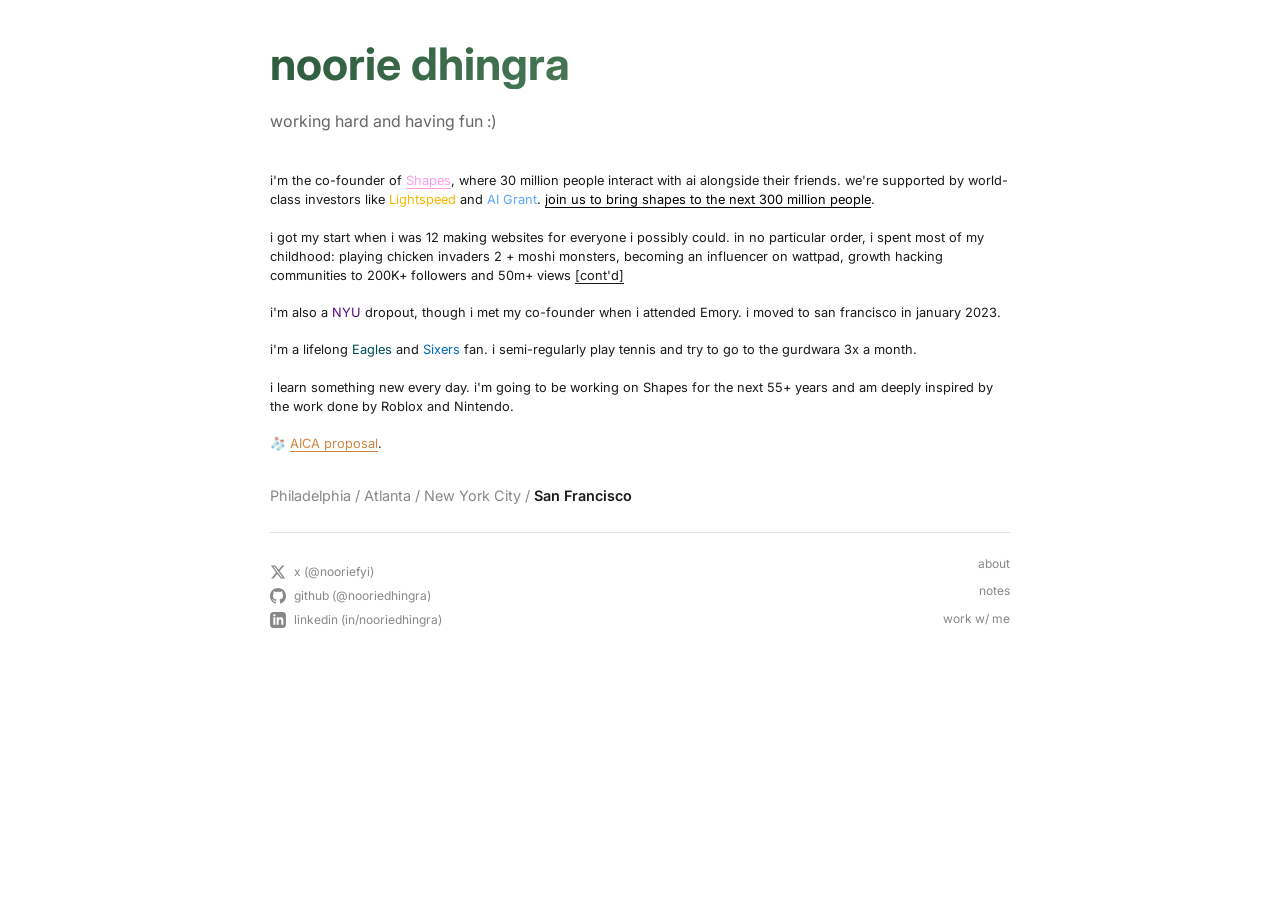
==== commit 6a4a235e: "much needed update" ====
--- a/index.html
+++ b/index.html
@@ -1,34 +1,205 @@
 <!DOCTYPE html>
-<html>
+<html lang="en">
 <head>
+    <meta charset="UTF-8">
+    <meta name="viewport" content="width=device-width, initial-scale=1.0">
+    <title>noorie dhingra</title>
+    <link rel="icon" href="favicon.png" type="image/png">
     <meta property="og:site_name" content="noorie dhingra">
     <meta property="og:title" content="noorie dhingra">
     <meta property="og:type" content="website">
-    <meta property="og:description" content="personal website of noorie <3">
+    <meta property="og:description" content="feel free to connect me directly. im 484-624-7010">
     <meta property="og:url" content="https://noorie.me">
-    <meta name="viewport" content="width=device-width, initial-scale=1.0">
+    <meta property="og:image" content="https://noorie.me/photo.jpeg">
+
+    <meta name="twitter:card" content="summary_large_image">
+    <meta name="twitter:site" content="@nooriedhingra">
+    <meta name="twitter:title" content="noorie dhingra">
+    <meta name="twitter:description" content="feel free to connect me directly. im 484-624-7010">
+    <meta name="twitter:image" content="https://noorie.me/photo.jpeg">
+    
+    <link rel="preconnect" href="https://fonts.googleapis.com">
+    <link rel="preconnect" href="https://fonts.gstatic.com" crossorigin>
+    <link href="https://fonts.googleapis.com/css2?family=Inter:wght@400;500;600;700&display=swap" rel="stylesheet">
+    <link rel="stylesheet" href="footer.css">
+    
     <style>
+        * {
+            margin: 0;
+            padding: 0;
+            box-sizing: border-box;
+        }
+
+        body {
+            font-family: "Inter", ui-sans-serif, system-ui, -apple-system, BlinkMacSystemFont, "Segoe UI", Roboto, "Helvetica Neue", Arial, sans-serif;
+            background-color: #ffffff;
+            color: #1a1a1a;
+            line-height: 1.5;
+            padding: 40px 30px;
+            max-width: 800px;
+            margin: 0 auto;
+            display: flex;
+            flex-direction: column;
+            min-height: 100vh;
+        }
+
+        .header {
+            margin-bottom: 20px;
+        }
+
+        .name {
+            font-size: 2.8rem;
+            font-weight: 700;
+            background: linear-gradient(135deg, #2d5a3d, #4a7c59, #6b8e5a);
+            -webkit-background-clip: text;
+            -webkit-text-fill-color: transparent;
+            background-clip: text;
+            margin-bottom: 20px;
+            line-height: 1.1;
+        }
+
+        .subtitle {
+            font-size: 1rem;
+            color: #666666;
+            margin-bottom: 18px;
+        }
+
         .content {
-            margin-left: 10px;
-        }
-
-        .space {
-            padding-left: 5px;
-            max-width: 1000px;
-            padding-right: 5px;
-        }
-
-        .draggable-svg {
-            position: absolute;
-            cursor: move;
+            font-size: 0.8rem;
+            line-height: 1.5;
+            margin-bottom: 9px;
+        }
+
+        .content p {
+            margin-bottom: 18px;
+        }
+
+        a {
+            color: inherit;
+            text-decoration: underline;
+            text-decoration-color: currentColor;
+            text-underline-offset: 3px;
+            transition: all 0.2s ease;
+        }
+
+        a:hover {
+            opacity: 0.8;
+        }
+
+        .highlight {
+            color: #556b2f;
+        }
+
+        .accent-orange {
+            color: #cd853f;
+        }
+
+        .accent-yellow {
+            color: #daa520;
+        }
+
+        .accent-blue {
+            color: #708090;
+        }
+
+        .shapes-pink {
+            color: #FE9CE7;
+        }
+        .lightspeed-gold {
+            color: #f2b800;
+        }
+        .ai-grant-blue {
+            color: #58a6ff;
+        }
+
+        .hiring-green {
+            color: black;
+            text-decoration: underline;
+        }
+        
+        .nyu-purple {
+            color: #57068c;
+        }
+
+        .eagles-green {
+            color: #004C54;
+        }
+        
+        .sixers-blue {
+            color: #006BB6;
+        }
+
+        .location-section {
+            margin: 5px 0 0 0;
+            font-size: 0.9rem;
+            color: #888888;
+            padding-bottom: 10px;
+        }
+
+        .location-list {
+            margin-bottom: 15px;
+        }
+
+        .location-item {
+            color: #888888;
+        }
+
+        .location-current {
+            color: #1a1a1a;
+            font-weight: 600;
+        }
+
+        @media (max-width: 700px) {
+            body {
+                padding: 30px 20px;
+            }
+            
+            .name {
+                font-size: 2.2rem;
+            }
+
+            .content {
+                font-size: 0.75rem;
+            }
+        }
+
+        .accent-orange a {
+            color: #cd853f;
+            text-decoration: underline;
         }
     </style>
 </head>
 <body>
-    <p> long story short: i'm a kid. grew up on moshi monsters and wattpad. went to 2 unis, none stuck. </p>
-    <p> today, i'm co-founder of <a href="https://shapes.inc"> shapes inc</a> -- general purpose social agents. </p>
-    <p> @noorie on discord. based in san francisco. </p>
-    <br> 🧦 <a href="AICA-Proposal878.pdf" download> AICA proposal</a>. </p>
-
+    <div class="header">
+        <h1 class="name">noorie dhingra</h1>
+        <p class="subtitle">working hard and having fun :)</p>
+    </div>
+
+    <div class="content">
+        <p>i'm the co-founder of <a href="https://shapes.inc" class="shapes-pink" target="_blank" rel="noopener noreferrer">Shapes</a>, where 30 million people interact with ai alongside their friends. we're supported by world-class investors like <span class="lightspeed-gold">Lightspeed</span> and <span class="ai-grant-blue">AI Grant</span>. <a href="https://shapes.inc/jobs" target="_blank" rel="noopener noreferrer" class="hiring-green">join us to bring shapes to the next 300 million people</a>.</p>
+        
+        <p>i got my start when i was 12 making websites for everyone i possibly could. in no particular order, i spent most of my childhood: playing chicken invaders 2 + moshi monsters, becoming an influencer on wattpad, growth hacking communities to 200K+ followers and 50m+ views <a href="/my-story">[cont'd]</a></p>
+        <p>i'm also a <span class="nyu-purple">NYU</span> dropout, though i met my co-founder when i attended Emory. i moved to san francisco in january 2023.</p>
+        <p>i'm a lifelong <span class="eagles-green">Eagles</span> and <span class="sixers-blue">Sixers</span> fan. i semi-regularly play tennis and try to go to the gurdwara 3x a month.</p>
+        <p>i learn something new every day. i'm going to be working on Shapes for the next 55+ years and am deeply inspired by the work done by Roblox and Nintendo.</p>
+        
+        <p>🧦 <a href="AICA-Proposal878.pdf" download="" class="accent-orange">AICA proposal</a>.</p>
+    </div>
+
+    <div class="location-section">
+        <div class="location-list">
+            <span class="location-item">Philadelphia</span> / <span class="location-item">Atlanta</span> / <span class="location-item">New York City</span> / <span class="location-current">San Francisco</span>
+        </div>
+    </div>
+
+    <div id="footer-placeholder"></div>
+
+    <script>
+        fetch('footer.html')
+            .then(response => response.text())
+            .then(data => {
+                document.getElementById('footer-placeholder').innerHTML = data;
+            });
+    </script>
 </body>
 </html>
--- a/footer.css
+++ b/footer.css
@@ -0,0 +1,67 @@
+.social-links {
+    margin-top: 10px;
+    display: flex;
+    flex-direction: column;
+    gap: 6px;
+}
+
+.social-links a {
+    color: #888888;
+    margin-right: 0;
+    font-size: 0.75rem;
+    text-decoration: none;
+    display: inline-flex;
+    align-items: center;
+}
+
+.social-links a:hover {
+    color: #1a1a1a;
+}
+
+.social-links a svg {
+    width: 16px;
+    height: 16px;
+    margin-right: 8px;
+    fill: #888888;
+    transition: fill 0.2s ease;
+}
+
+.social-links a:hover svg {
+    fill: #1a1a1a;
+}
+
+@media (max-width: 700px) {
+    .social-links a {
+        display: block;
+        margin-bottom: 8px;
+        margin-right: 0;
+    }
+}
+
+.main-footer {
+    display: flex;
+    justify-content: space-between;
+    align-items: flex-start;
+    margin-top: auto;
+    border-top: 1px solid #e0e0e0;
+    padding-top: 20px;
+    padding-bottom: 20px;
+}
+
+.footer-nav {
+    display: flex;
+    flex-direction: column;
+    align-items: flex-end;
+    gap: 6px;
+}
+
+.footer-nav a {
+    color: #888888;
+    font-size: 0.75rem;
+    text-decoration: none;
+    line-height: 1.8;
+}
+
+.footer-nav a:hover {
+    color: #1a1a1a;
+}
